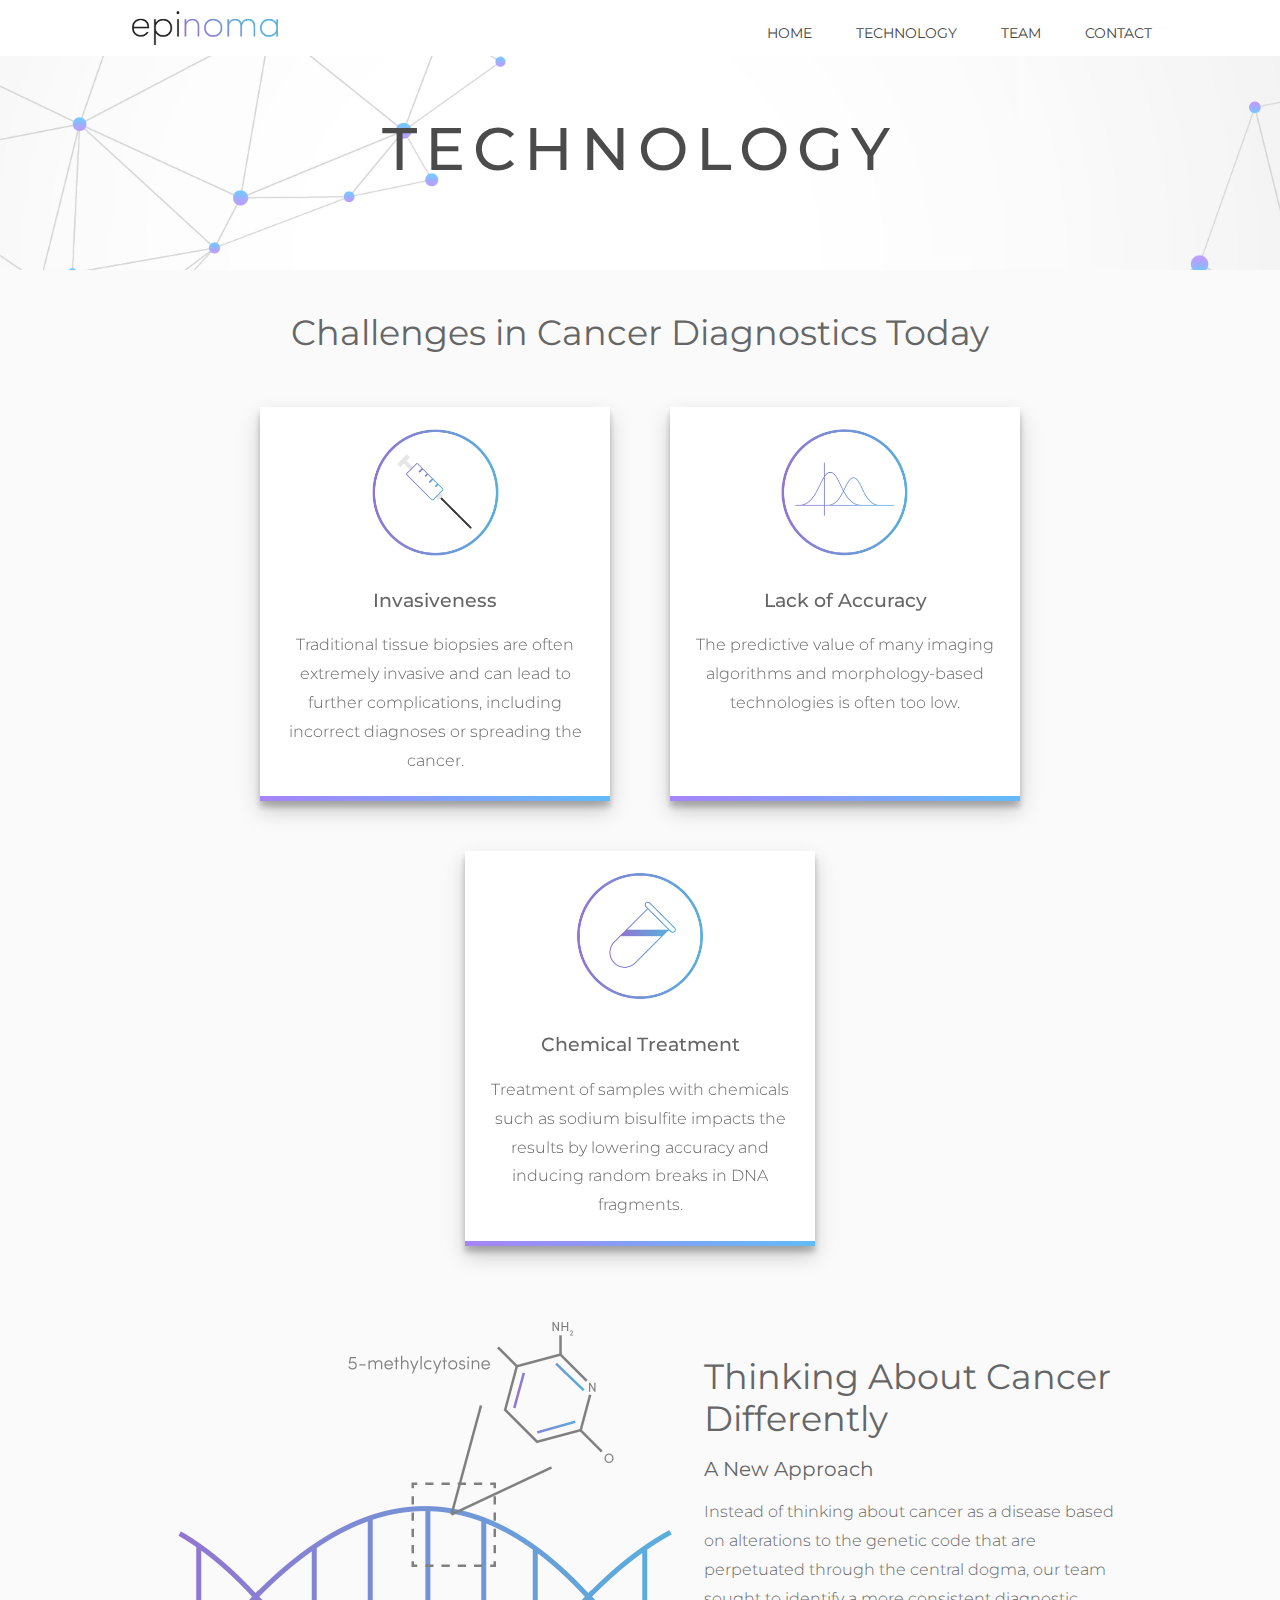
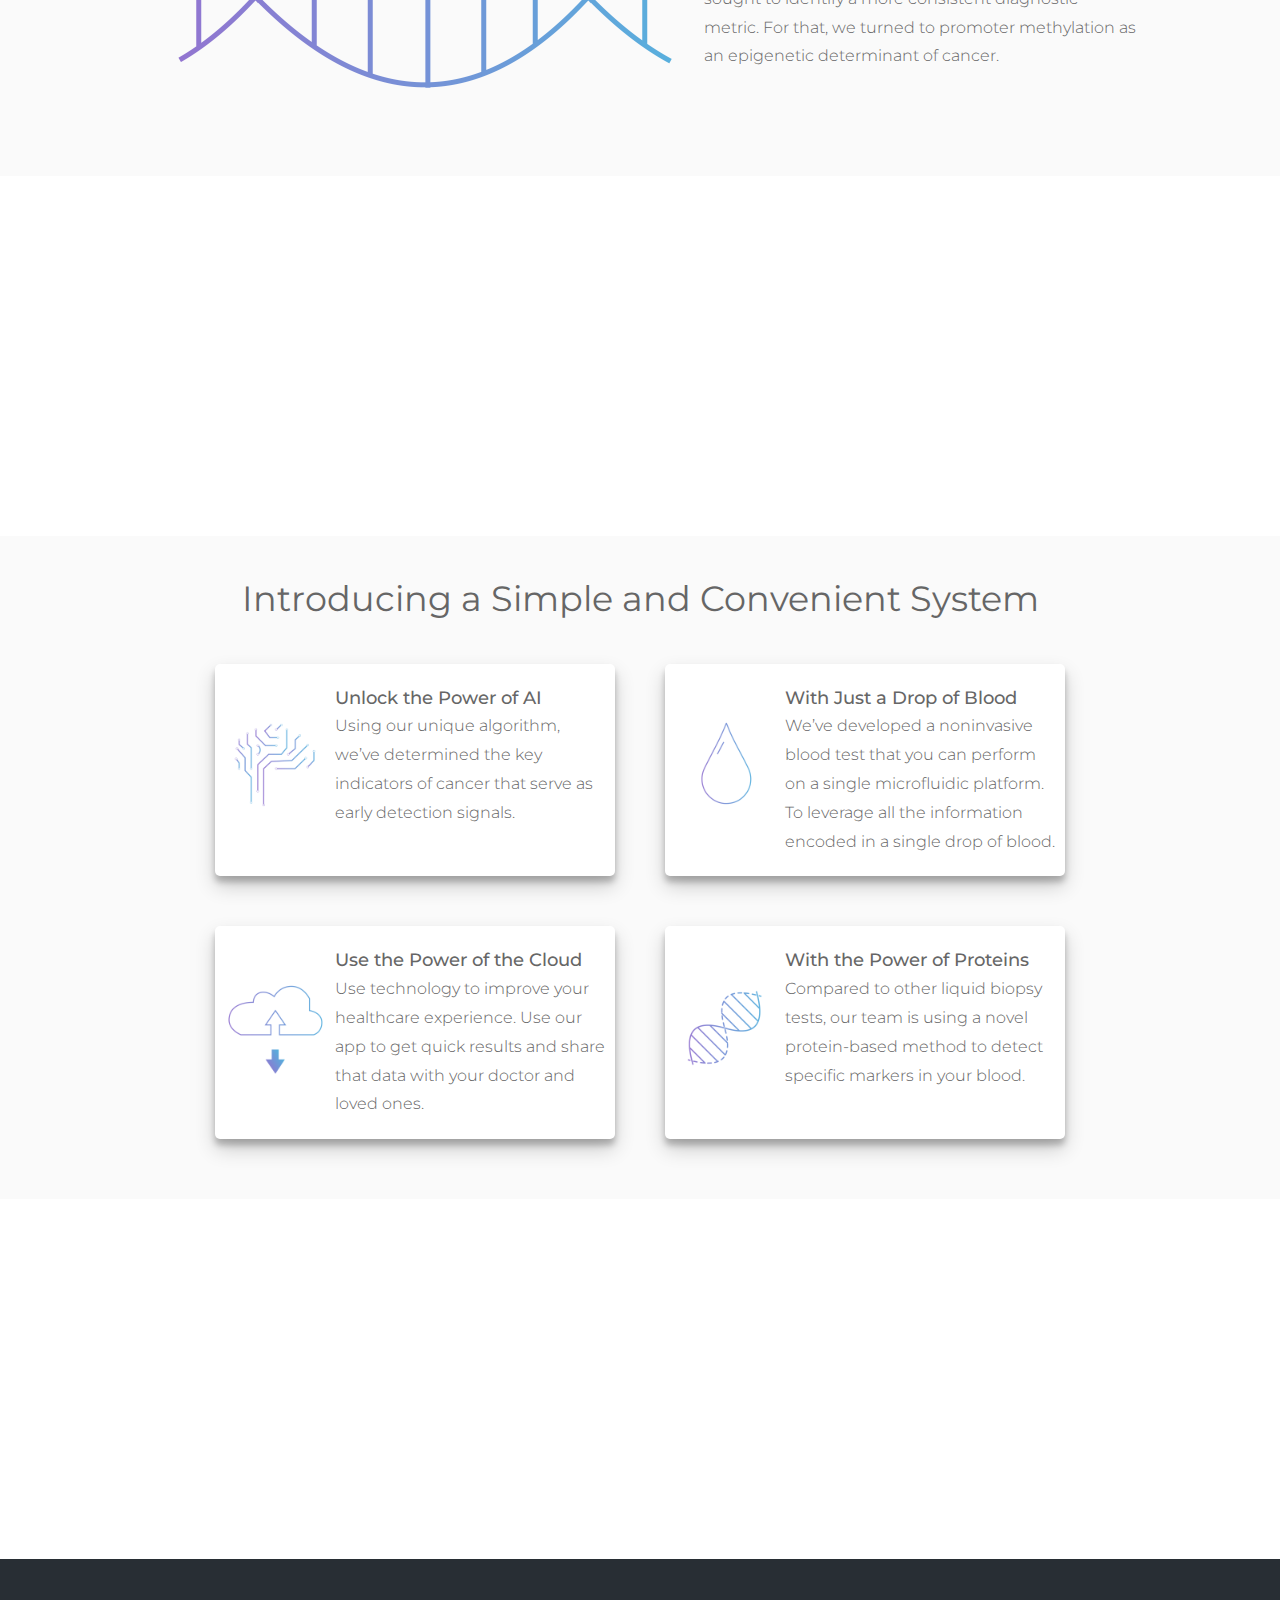
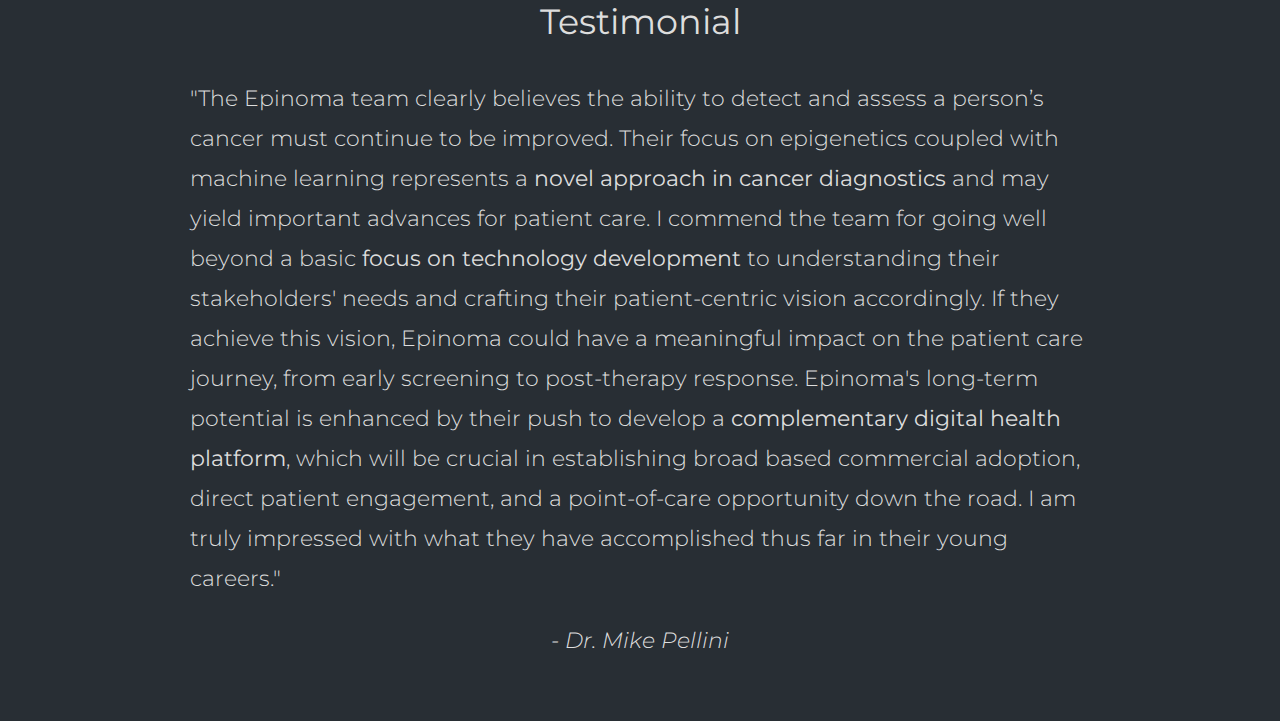
==== tech.html @ f20eb0ee "update v2" ====
<!DOCTYPE html>
<html lang="en" dir="ltr">
  <head>
    <meta charset="utf-8">
    <meta name="viewport" content="width=device-width">
    <meta name="description" content="revolutionary cancer screening">
    <meta name="keywords" content="cancer, screening">
    <meta name="author" content="epinoma">

    <title>epinoma | Landing Page</title>
    <link rel="stylesheet" href="./css/tech.css">
    <link href="https://fonts.googleapis.com/css?family=Montserrat:100,300,400,500,600" rel="stylesheet">
  </head>
  <body>
    <header>
      <div class="container">
        <img src="./img/epinoma_logo.png" alt="epinoma" class="header_logo"/>


        <nav>
          <ul>
            <li> <a href="./index.html">Home</a></li>
            <li> <a href="./tech.html">Technology</a></li>
            <li> <a href="#">Team</a></li>
            <li> <a href="#">Contact</a></li>
          </ul>
        </nav>
      </div>
    </header>



    <div class="parallax-img1">
      <div class="ptext">
        <span class="border">
          Technology
        </span>
      </div>
    </div>

    <section class="light-section">
      <h2>Challenges in Cancer Diagnostics Today</h2>

      <div class="three_card_container">

        <div class="card_container">

          <div class="card_image_container">
            <img src="./img/epinoma_invasiveness.png" alt="" class="card_image">
          </div>

          <div class="card_title">
            <h3>Invasiveness</h3>
          </div>

          <div class="card_info">
            <p>Traditional tissue biopsies are often extremely invasive and can lead to further complications, including incorrect diagnoses or spreading the cancer.</p>
          </div>
          <div class="card_hoverbar"></div>

        </div>

        <div class="card_container">

          <div class="card_image_container">
            <img src="./img/epinoma_lack_of_accuracy.png" alt="" class="card_image">
          </div>

          <div class="card_title">
            <h3>Lack of Accuracy</h3>
          </div>

          <div class="card_info">
            <p>The predictive value of many imaging algorithms and morphology-based technologies is often too low.</p>
          </div>
          <div class="card_hoverbar"></div>
        </div>

        <div class="card_container">

          <div class="card_image_container">
            <img src="./img/epinoma_chemical_treatment.png" alt="" class="card_image">
          </div>

          <div class="card_title">
            <h3>Chemical Treatment</h3>
          </div>

          <div class="card_info">
            <p>Treatment of samples with chemicals such as sodium bisulfite impacts the results by lowering accuracy and inducing random breaks in DNA fragments.</p>
          </div>
          <div class="card_hoverbar"></div>

        </div>

      </div>

      <div class="new_approach">

        <div class="approach_container">
          <div class="approach_image">
            <img src="./img/epinoma_new_approach.png" alt="" class="approach_img">
          </div>

          <div class="approach_text">

            <div class="approach_title">
              <h2>Thinking About Cancer Differently</h2>
            </div>

            <div class="approach_subtitle">
              <h3>A New Approach</h3>
            </div>

            <div class="approach_info">
              <p>Instead of thinking about cancer as a disease based on alterations to the genetic code that are perpetuated through the central dogma, our team sought to identify a more consistent diagnostic metric. For that, we turned to promoter methylation as an epigenetic determinant of cancer.</p>
            </div>
          </div>

        </div>

      </div>
    </section>

    <div class="parallax-img2">
      <div class="ptext">
        <span class="border">
        </span>
      </div>
    </div>

    <section class="light-section">
      <h2 class="h2_special">Introducing a Simple and Convenient System</h2>

      <div class="system_cards_container">

          <div class="system_cards_row_container">

            <div class="system_card">
              <div class="system_card_img_flex">
                <div class="system_card_img">
                  <img src="./img/epinoma_power_of_AI.png" alt="" class="system_img">
                </div>
              </div>

              <div class="system_card_text">

                <div class="system_card_title">
                  <h3>Unlock the Power of AI</h3>
                </div>

                <div class="system_card_info">
                  <p>Using our unique algorithm, we’ve determined the key indicators of cancer that serve as early detection signals.</p>
                </div>

              </div>
          </div>

            <div class="system_card">
              <div class="system_card_img_flex">
                <div class="system_card_img">
                  <img src="./img/epinoma_drop_of_blood.png" alt="" class="system_img">
                </div>
              </div>

              <div class="system_card_text">

                <div class="system_card_title">
                  <h3>With Just a Drop of Blood</h3>
                </div>

                <div class="system_card_info">
                  <p>We’ve developed a noninvasive blood test that you can perform on a single microfluidic platform. To leverage all the information encoded in a single drop of blood.</p>
                </div>

              </div>
          </div>

        </div>
        <!-- row 2 -->
        <div class="system_cards_row_container">

          <div class="system_card">
            <div class="system_card_img_flex">
              <div class="system_card_img">
                <img src="./img/epinoma_power_of_the_cloud.png" alt="" class="system_img">
              </div>
            </div>

            <div class="system_card_text">

              <div class="system_card_title">
                <h3>Use the Power of the Cloud</h3>
              </div>

              <div class="system_card_info">
                <p>Use technology to improve your healthcare experience. Use our app to get quick results and share that data with your doctor and loved ones.</p>
              </div>

            </div>
        </div>

          <div class="system_card">
            <div class="system_card_img_flex">
              <div class="system_card_img">
                <img src="./img/epinoma_power_of_proteins.png" alt="" class="system_img">
              </div>
            </div>

            <div class="system_card_text">

              <div class="system_card_title">
                <h3>With the Power of Proteins</h3>
              </div>

              <div class="system_card_info">
                <p>Compared to other liquid biopsy tests, our team is using a novel protein-based method to detect specific markers in your blood.</p>
              </div>

            </div>
        </div>

      </div>

      </div>

      <div class="extra_space"></div>

    </section>

    <div class="parallax-img3">
      <div class="ptext">
        <span class="border">
        </span>
      </div>
    </div>

    <section class="dark-section">
      <div class="testimonial_container">
        <h2>Testimonial</h2>

        <div class="testimonial_text">
          <div class="testimonial_descrip">
            <p>"The Epinoma team clearly believes the ability to detect and assess a person’s cancer must continue to be improved. Their focus on epigenetics coupled with machine learning represents a <b>novel approach in cancer diagnostics</b> and may yield important advances for patient care. I commend the team for going well beyond a basic <b>focus on technology development</b> to understanding their stakeholders' needs and crafting their patient-centric vision accordingly. If they achieve this vision, Epinoma could have a meaningful impact on the patient care journey, from early screening to post-therapy response. Epinoma's long-term potential is enhanced by their push to develop a <b>complementary digital health platform</b>, which will be crucial in establishing broad based commercial adoption, direct patient engagement, and a point-of-care opportunity down the road. I am truly impressed with what they have accomplished thus far in their young careers."</p>
          </div>
          <div class="testimonial_author">
            <p>- Dr. Mike Pellini</p>
          </div>
        </div>
      </div>

    </section>

    <footer>
    </footer>

  </body>
</html>
---- css/tech.css ----
body,html {
  margin: 0;
  /* background: #222; */
  height: 100%;
  line-height: 1.8em;
  color: #666;
}

.container{
  width: 80%;
  margin: 0 auto;
}

header{
  background: white;
  position: fixed;

}

header::after{
  content: '';
  display: table;
  clear: both;
}

.header_logo{
  width: 15%;
  float: left;
  padding: 10px 0;
}

nav{
  float: right;
}

nav ul{
  margin: 0;
  padding: 0;
  list-style: none;
  font-family: 'Montserrat', sans-serif;

}
@media only screen and (max-width: 1440px){

  nav li{
    display: inline-block;
    margin-left: 40px;
    padding-top: 4.5%;
    position: relative;
  }
}

@media only screen and (max-width: 1024px){

  nav li{
    display: inline-block;
    margin-left: 40px;
    padding-top: 3.5%;
    position: relative;
    font-size: 14px;
  }
}
@media only screen and (min-width: 1441px) {
  nav li{
    display: inline-block;
    margin-left: 40px;
    padding-top: 5%;
    position: relative;
  }
}

nav a{
  color: #444;
  text-decoration: none;
  text-transform: uppercase;
  font-size: 90%;
}

nav a:hover{
  color: #000;
}

nav a::before{
  content: '';
  display: block;
  height: 5px;
  background-image: linear-gradient(to right, #ac8ef2 , #3acff4);
  border-radius: 2px;
  position: absolute;
  top: 0;
  width: 0%;
  transition: all ease-in-out 200ms;
}

nav a:hover::before{
  width: 100%;
}

.parallax-img1, .parallax-img2, .parallax-img3{
  z-index: -10;
  position: relative;
  opacity: 0.70;
  background-position: center;
  background-size: cover;
  background-repeat: no-repeat;
  background-attachment: fixed;
}

.parallax-img1{
  background-image: url('../img/main.jpg');
  height:30%;
}

.parallax-img2{
  background-image: url('../img/img2.jpg');
  min-height: 40%;
}

.parallax-img3{
  background-image: url('../img/img3.jpg');
  min-height: 40%;
}

.ptext{
  position: absolute;
  top:50%;
  width:100%;
  text-align: center;
  color:#000;
  font-size:60px;
  letter-spacing: 8px;
  text-transform: uppercase;
  font-family: 'Montserrat', sans-serif ;
  font-weight: 500;
}

section {
  text-align:center;
  padding: 10px 100px;
  padding-top: 20px;
  font-family: 'Montserrat', sans-serif;
  font-weight: 300;
}

section h2{
  font-weight: 400;
  font-size: 35px;
  padding-bottom: 30px;
}

.light-section{
  background-color:#fafafa;
}

.dark-section{
  background-color: #282e34;
  color:#ddd;
}

.three_card_container{
  display: flex;
  flex-direction: row;
  justify-content: center;
  flex-wrap:wrap;
  margin-top: -50px;
  margin-bottom: -25px;
}

.card_container{
  box-shadow: 0 10px 20px rgba(0,0,0,0.19), 0 6px 6px rgba(0,0,0,0.23);
  width: 350px;
  margin: 0px 30px;
  margin-top: 50px;
  background-color: white;
  border-radius: 0px;
  position: relative;
}

.card_image_container{
  padding-top: 20px;
}

.card_image{
  height: 130px;
}

.card_title h3{
  margin-top: 20px;
  font-weight: 500;
}

.card_info{
  padding: 0 20px;
  padding-bottom: 10px;
}

.card_hoverbar{
  width: 100%;
  height: 5px;
  background: linear-gradient(270deg, #62bbf7, #a684f9);
  bottom: 0;
  position: absolute;
}

.approach_container{
  padding: 20px 0px;
  padding-top:60px;
  display: flex;
  flex-direction: row;
  justify-content: center;
  align-items: center;

}
/*  add media query for approach container to flex:wrap only when its below */
.approach_img{
  width: 500px;
  padding: 40px 30px;
}

.approach_text{
  width: 40%;
  text-align:left;
}

.approach_title h2 {
  padding-bottom: 0px;
  line-height: 120%;
  font-weight: 400;
  margin: 15px 0px;
}

.approach_subtitle h3{
  font-weight: 400;
  font-size: 20px;
  margin: 15px 0px;
  padding: 0px;
}

.approach_info p{
  margin: 15px 0px;
}

.system_cards_container{
  display: flex;
  flex-direction: column;
  flex-wrap: wrap;
}

.system_cards_row_container {
  display: flex;
  flex-direction: row;
  justify-content: center;
  /* align-items: stretch; */
  flex-wrap: wrap;
}

.system_card{
  width: 400px;

  background-color: white;
  border-radius: 5px;
  margin: 0px 25px;
  box-shadow: 0 10px 20px rgba(0,0,0,0.19), 0 6px 6px rgba(0,0,0,0.23);
}

.system_card_img_flex{
  display: flex;
  flex-direction: row;
  align-items: center;
}

.system_img{
  width: 100px;
  margin-left: 10px;
  align-items: center;
}

.system_card{
  display: flex;
  flex-direction: row;
  /* align-items: center; */
  margin-top: 50px;
}

.system_card_text{
  margin: 20px 10px;
  text-align: left;
}

.system_card_text p, h3{
  margin: 0px 0px;
}

.system_card_text p{
  font-weight: 300;
}

.system_card_text h3{
  font-weight: 500;
  font-size: 18px;
}

.h2_special{
  margin-bottom: -30px;
}

.extra_space{
  height: 50px;
}

.dark-section h2{
  margin-bottom: -10px;
}

.testimonial_container{
  display: flex;
  flex-direction: column;
  align-items: center;
}

.testimonial_text{
  width: 900px;
  font-size: 22px;
  line-height: 40px;
}

.testimonial_descrip{
  text-align: left;
  font-weight: 300;
}

.testimonial_author{
  font-style: italic;
  margin-bottom: 50px;
}
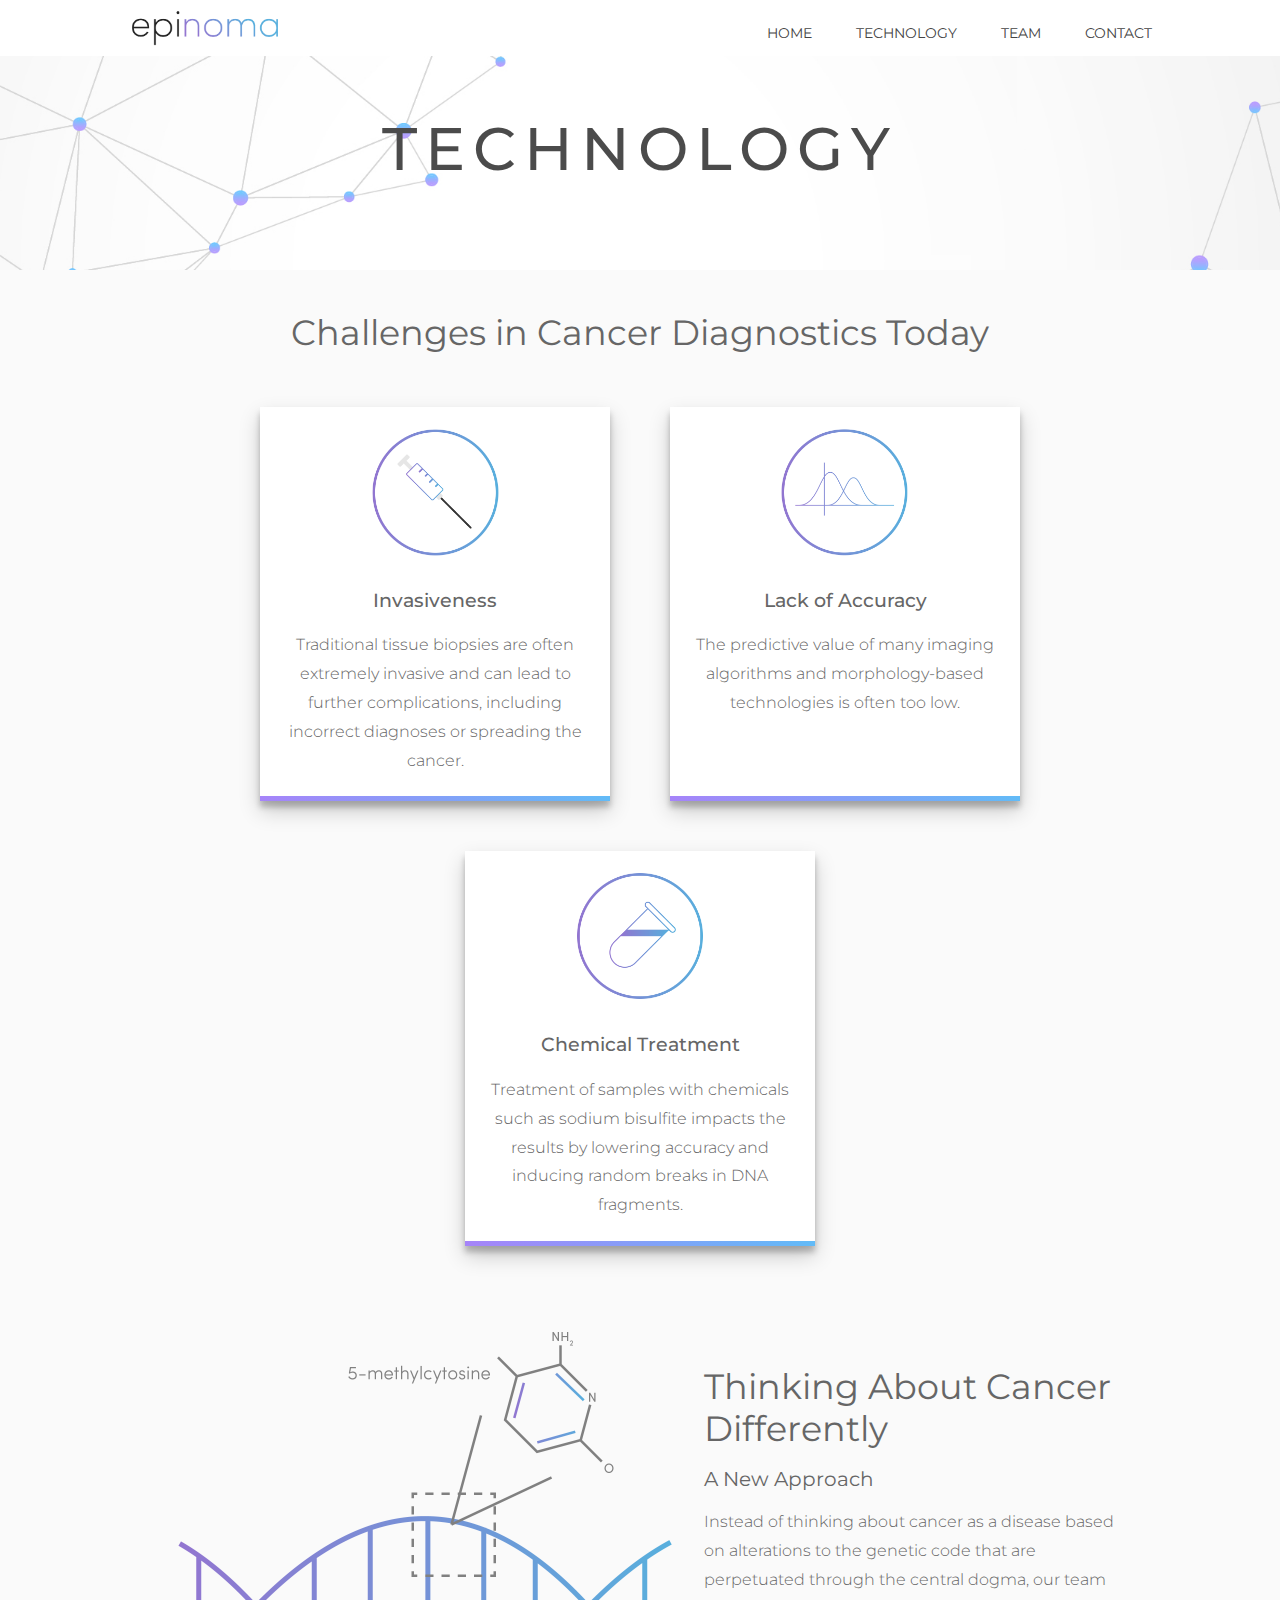
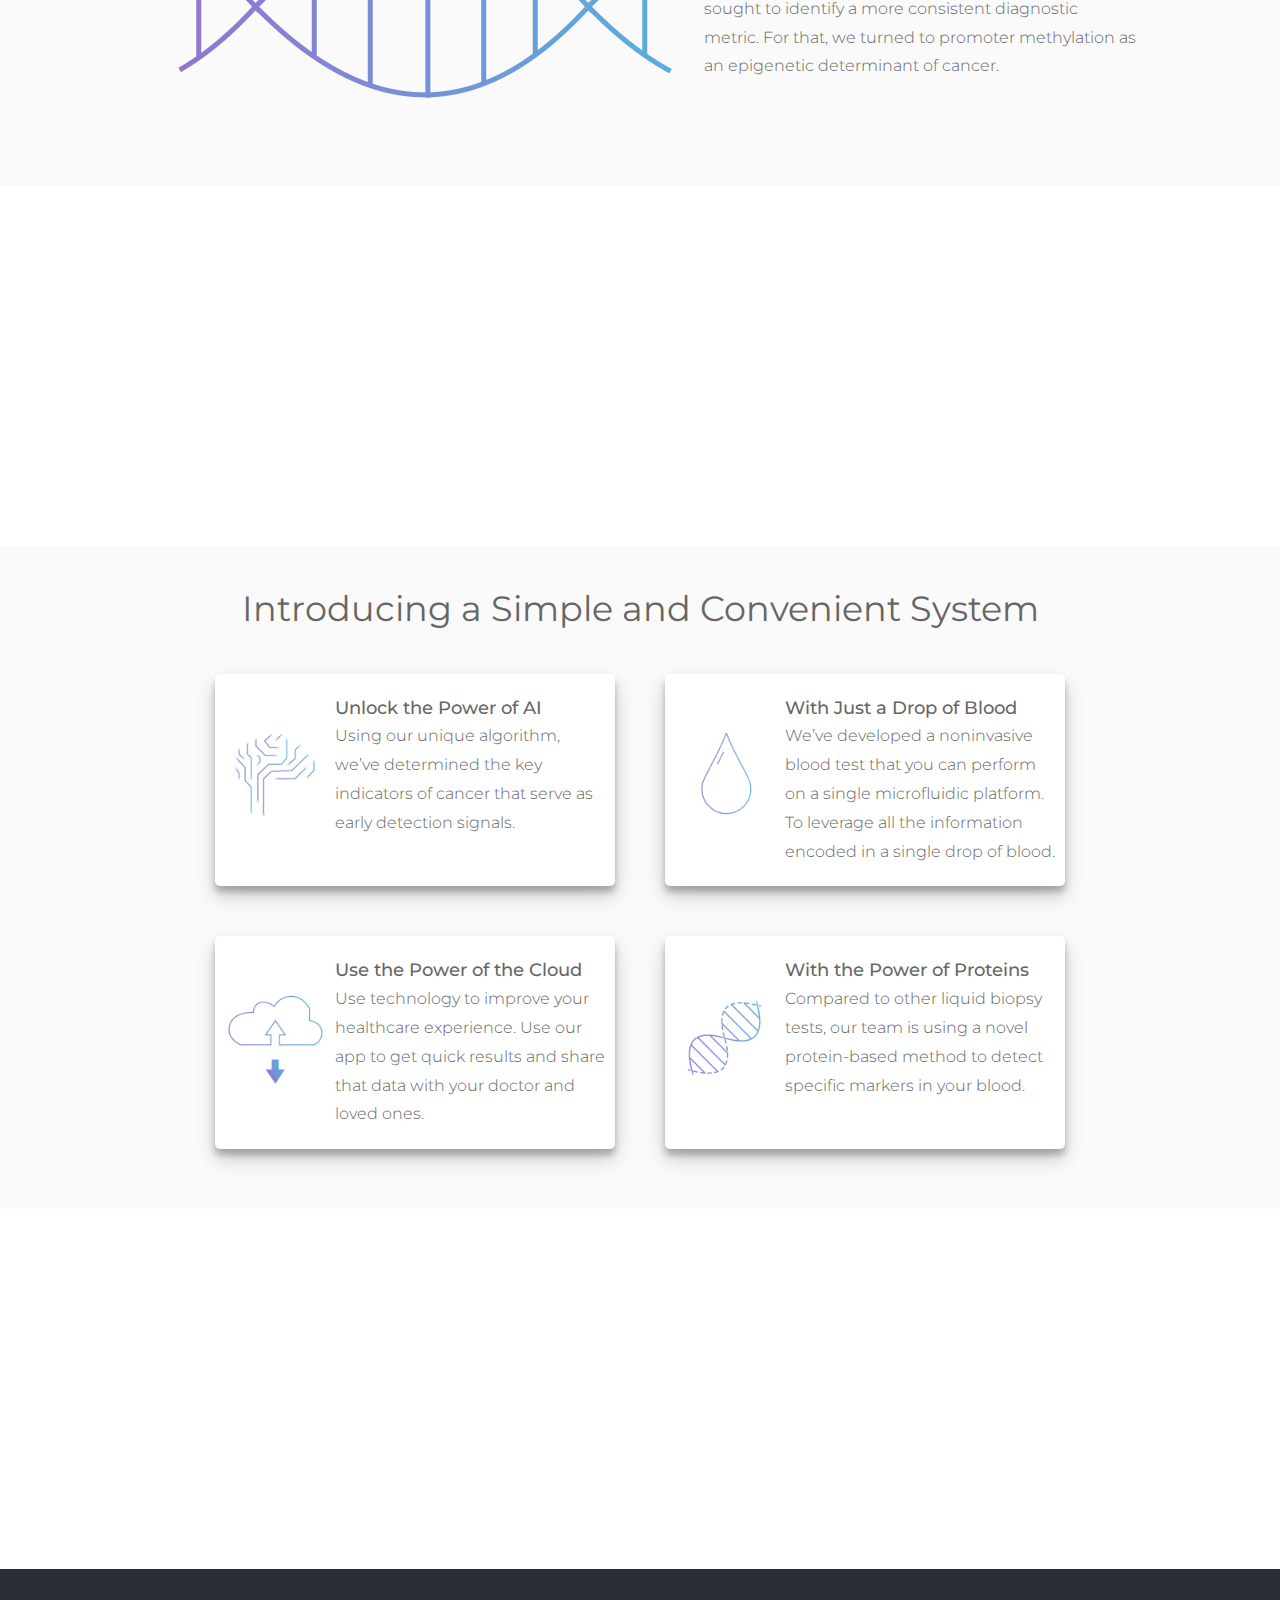
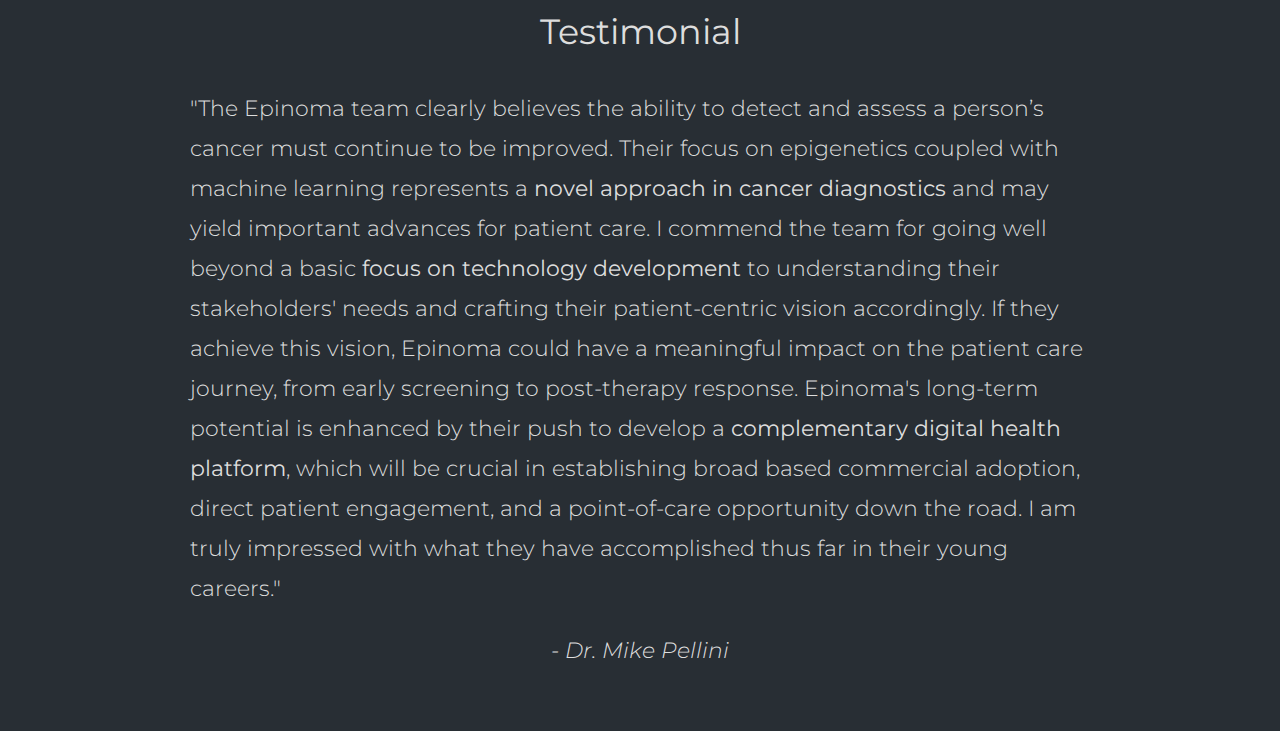
==== commit 12301992: "main and contact" ====
--- a/tech.html
+++ b/tech.html
@@ -22,7 +22,7 @@
             <li> <a href="./index.html">Home</a></li>
             <li> <a href="./tech.html">Technology</a></li>
             <li> <a href="#">Team</a></li>
-            <li> <a href="#">Contact</a></li>
+            <li> <a href="./contact.html">Contact</a></li>
           </ul>
         </nav>
       </div>
--- a/css/tech.css
+++ b/css/tech.css
@@ -14,6 +14,7 @@
 header{
   background: white;
   position: fixed;
+  z-index: 1;
 
 }
 
@@ -204,7 +205,7 @@
 
 .approach_container{
   padding: 20px 0px;
-  padding-top:60px;
+  padding-top:70px;
   display: flex;
   flex-direction: row;
   justify-content: center;
